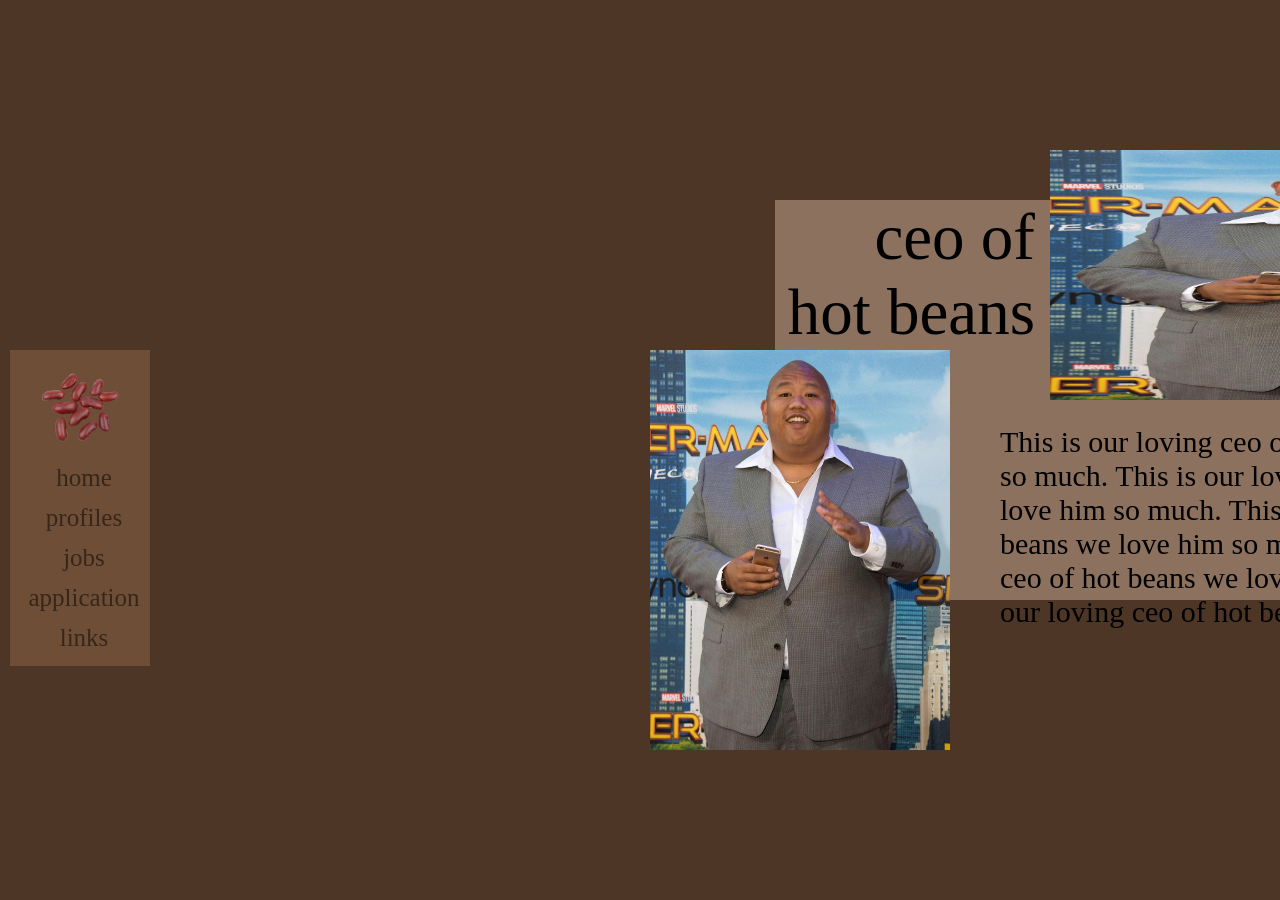
==== index.html @ 3285783c "Initial commit: Hot Beans website project" ====
<html>
<head>
<link rel="stylesheet" href="css\style.css">
<title>Hot beans</title>
<div id="background">
<style>
body {
  font-family: "null";
}

.sidenav {
  width: 140;
  position: fixed;
  z-index: 1;
  top: 350px;
  left: 10px;
  background: #6f4e37;
  overflow-x: hidden;
  padding: 8px 0;
  text-align: center;
}

.sidenav a {
  padding: 6px 8px 6px 16px;
  text-decoration: none;
  font-size: 25px;
  color: #37271b;
  display: block;
}

.sidenav a:hover {
  color: #000000;
}

.main {
  margin-left: 140px; /* Same width as the sidebar + left position in px */
  font-size: 28px; /* Increased text to enable scrolling */
  padding: 0px 10px;
}

@media screen and (max-height: 450px) {
  .sidenav {padding-top: 15px;}
  .sidenav a {font-size: 18px;}
}
</style>
</head>
<body>

<div class="sidenav">
  <img src="images/hotbeanlogo.png" width="100" height="100">
  <a href="index.html">home</a>
  <a href="profiles.html">profiles</a>
  <a href="jobs.html">jobs</a>
  <a href="application.html">application</a>
  <a href="links.html">links</a>
</div>




</head>

<body style="background-color:#4d3626;text-align:center">


<div id="box1"></div>
<div id="ceo1"><img src="images/bruh.jpg" width="300" height="400"></div>

<div id="ceo2"><img src="images/bruh.jpg" width="600" height="250"></div>

<div id="ceoTXT">ceo of<br>hot beans</div>

<div id="ceoTXT2">This is our loving ceo of hot beans we love him so much. 
This is our loving ceo of hot beans we love him so much. 
This is our loving ceo of hot beans we love him so much. 
This is our loving ceo of hot beans we love him so much. 
This is our loving ceo of hot beans we love him so much. </div>

</body>

</html>
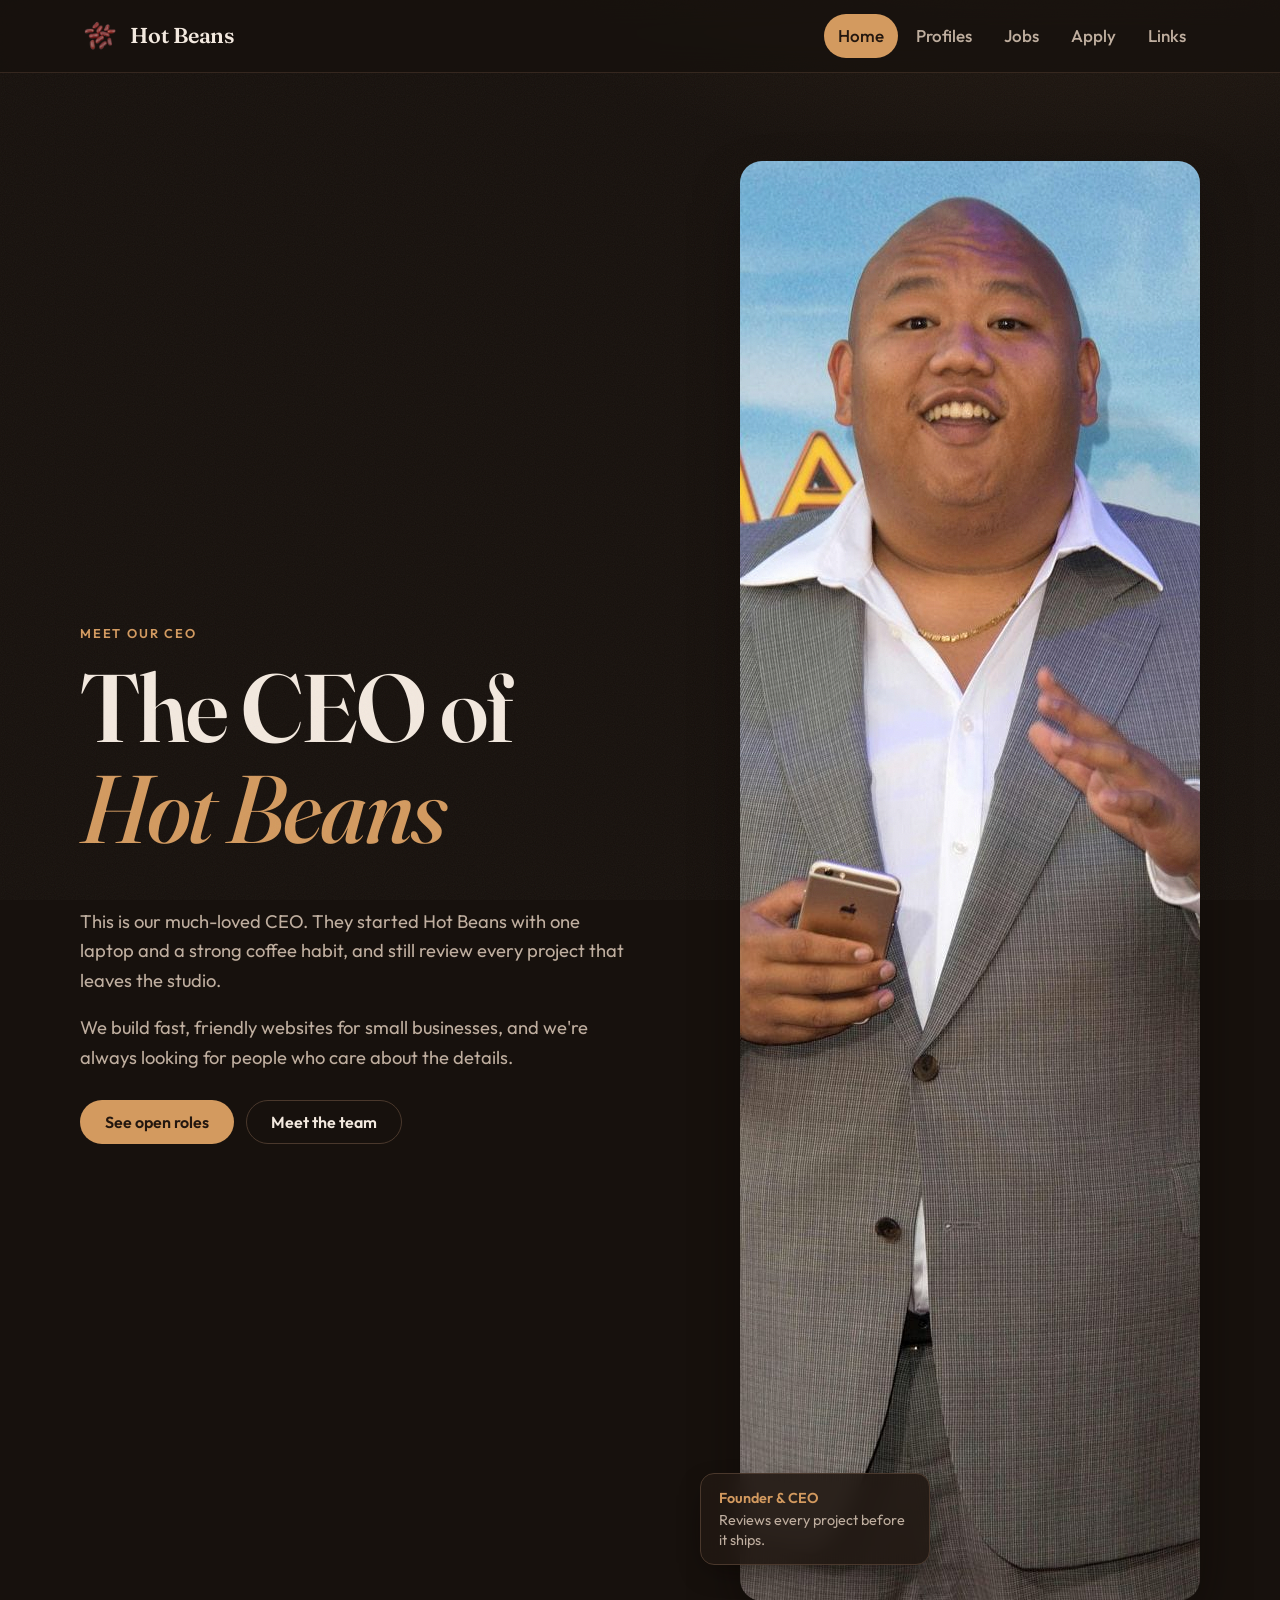
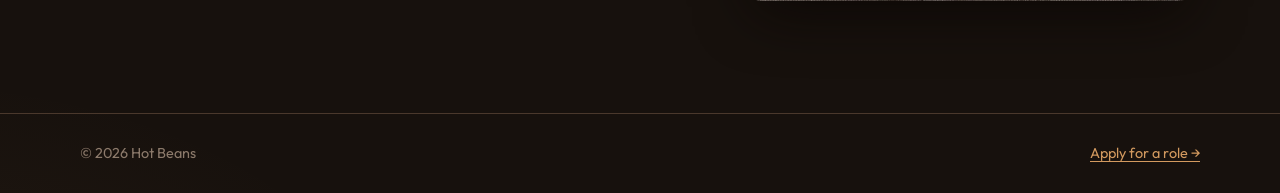
==== commit b43b78f1: "Modernise site and make application form cards draggable - Replace fixed-pixel layout with a respons" ====
--- a/index.html
+++ b/index.html
@@ -1,81 +1,60 @@
-<html>
+<!doctype html>
+<html lang="en">
 <head>
-<link rel="stylesheet" href="css\style.css">
-<title>Hot beans</title>
-<div id="background">
-<style>
-body {
-  font-family: "null";
-}
-
-.sidenav {
-  width: 140;
-  position: fixed;
-  z-index: 1;
-  top: 350px;
-  left: 10px;
-  background: #6f4e37;
-  overflow-x: hidden;
-  padding: 8px 0;
-  text-align: center;
-}
-
-.sidenav a {
-  padding: 6px 8px 6px 16px;
-  text-decoration: none;
-  font-size: 25px;
-  color: #37271b;
-  display: block;
-}
-
-.sidenav a:hover {
-  color: #000000;
-}
-
-.main {
-  margin-left: 140px; /* Same width as the sidebar + left position in px */
-  font-size: 28px; /* Increased text to enable scrolling */
-  padding: 0px 10px;
-}
-
-@media screen and (max-height: 450px) {
-  .sidenav {padding-top: 15px;}
-  .sidenav a {font-size: 18px;}
-}
-</style>
+  <meta charset="utf-8">
+  <meta name="viewport" content="width=device-width, initial-scale=1">
+  <title>Hot Beans — Home</title>
+  <meta name="description" content="Hot Beans is a small web development studio. Meet the team, see open roles and apply.">
+  <link rel="icon" href="images/hotbeanlogo.png">
+  <link rel="preconnect" href="https://fonts.googleapis.com">
+  <link rel="preconnect" href="https://fonts.gstatic.com" crossorigin>
+  <link href="https://fonts.googleapis.com/css2?family=Fraunces:ital,opsz,wght@0,9..144,500;0,9..144,600;1,9..144,500&family=Outfit:wght@400;500;600&display=swap" rel="stylesheet">
+  <link rel="stylesheet" href="css/style.css">
+  <script src="javascript/site.js" defer></script>
 </head>
 <body>
+  <a class="skip-link" href="#main">Skip to content</a>
 
-<div class="sidenav">
-  <img src="images/hotbeanlogo.png" width="100" height="100">
-  <a href="index.html">home</a>
-  <a href="profiles.html">profiles</a>
-  <a href="jobs.html">jobs</a>
-  <a href="application.html">application</a>
-  <a href="links.html">links</a>
-</div>
+  <header class="site-header">
+    <div class="container">
+      <a class="brand" href="index.html"><img src="images/hotbeanlogo.png" alt="" width="40" height="40">Hot Beans</a>
+      <button class="nav-toggle" aria-expanded="false" aria-controls="site-nav">Menu</button>
+      <nav class="site-nav" id="site-nav" aria-label="Main">
+        <ul>
+          <li><a href="index.html" aria-current="page">Home</a></li>
+          <li><a href="profiles.html">Profiles</a></li>
+          <li><a href="jobs.html">Jobs</a></li>
+          <li><a href="application.html">Apply</a></li>
+          <li><a href="links.html">Links</a></li>
+        </ul>
+      </nav>
+    </div>
+  </header>
 
+  <main id="main">
+    <section class="container hero">
+      <div class="reveal">
+        <span class="eyebrow">Meet our CEO</span>
+        <h1>The CEO of <em>Hot Beans</em></h1>
+        <p>This is our much-loved CEO. They started Hot Beans with one laptop and a strong coffee habit, and still review every project that leaves the studio.</p>
+        <p>We build fast, friendly websites for small businesses, and we're always looking for people who care about the details.</p>
+        <div class="hero-actions">
+          <a class="button" href="jobs.html">See open roles</a>
+          <a class="button button--ghost" href="profiles.html">Meet the team</a>
+        </div>
+      </div>
+      <div class="hero-media reveal">
+        <img class="photo-main" src="images/bruh.jpg" alt="Portrait of the Hot Beans CEO" width="1080" height="1440">
+        <p class="photo-chip"><strong>Founder &amp; CEO</strong>Reviews every project before it ships.</p>
+      </div>
+    </section>
+  </main>
 
-
-
-</head>
-
-<body style="background-color:#4d3626;text-align:center">
-
-
-<div id="box1"></div>
-<div id="ceo1"><img src="images/bruh.jpg" width="300" height="400"></div>
-
-<div id="ceo2"><img src="images/bruh.jpg" width="600" height="250"></div>
-
-<div id="ceoTXT">ceo of<br>hot beans</div>
-
-<div id="ceoTXT2">This is our loving ceo of hot beans we love him so much. 
-This is our loving ceo of hot beans we love him so much. 
-This is our loving ceo of hot beans we love him so much. 
-This is our loving ceo of hot beans we love him so much. 
-This is our loving ceo of hot beans we love him so much. </div>
-
+  <footer class="site-footer">
+    <div class="container">
+      <span>&copy; <span id="year">2026</span> Hot Beans</span>
+      <a href="application.html">Apply for a role &rarr;</a>
+    </div>
+  </footer>
 </body>
-
-</html>+</html>
--- a/css/style.css
+++ b/css/style.css
@@ -0,0 +1,592 @@
+/* ==========================================================
+   Hot Beans — shared stylesheet
+   ========================================================== */
+
+:root {
+  /* Dark-roast palette: one warm gray family + one caramel accent */
+  --bg:          #17110d;
+  --bg-raised:   #211813;
+  --surface:     #2a1f18;
+  --surface-2:   #352820;
+  --line:        #4a382c;
+  --text:        #f3e9df;
+  --text-muted:  #bfae9f;
+  --text-faint:  #8c7a6b;
+  --accent:      #d39a5f;
+  --accent-ink:  #23170f;
+  --danger:      #e2795f;
+  --ok:          #9fc28a;
+
+  --shadow-sm: 0 1px 2px rgb(10 6 3 / 0.5);
+  --shadow-md: 0 10px 30px -12px rgb(10 6 3 / 0.75);
+  --shadow-lg: 0 24px 60px -18px rgb(10 6 3 / 0.9);
+
+  --radius-sm: 8px;
+  --radius-md: 14px;
+  --radius-lg: 22px;
+
+  --font-display: "Fraunces", Georgia, serif;
+  --font-body: "Outfit", system-ui, sans-serif;
+
+  --container: 1200px;
+  --gutter: clamp(16px, 4vw, 40px);
+
+  --z-nav: 20;
+  --z-drag: 30;
+  --z-skip: 40;
+
+  --ease: cubic-bezier(0.2, 0.8, 0.2, 1);
+}
+
+*,
+*::before,
+*::after { box-sizing: border-box; }
+
+html { scroll-behavior: smooth; }
+
+body {
+  margin: 0;
+  min-height: 100dvh;
+  background:
+    radial-gradient(1200px 600px at 85% -10%, rgb(211 154 95 / 0.10), transparent 60%),
+    radial-gradient(900px 500px at -10% 110%, rgb(211 154 95 / 0.06), transparent 60%),
+    var(--bg);
+  color: var(--text);
+  font-family: var(--font-body);
+  font-size: 1.0625rem;
+  line-height: 1.6;
+  -webkit-font-smoothing: antialiased;
+  display: flex;
+  flex-direction: column;
+}
+
+/* subtle grain */
+body::after {
+  content: "";
+  position: fixed;
+  inset: 0;
+  pointer-events: none;
+  opacity: 0.05;
+  background-image: url("data:image/svg+xml,%3Csvg xmlns='http://www.w3.org/2000/svg' width='160' height='160'%3E%3Cfilter id='n'%3E%3CfeTurbulence type='fractalNoise' baseFrequency='.9' numOctaves='3' stitchTiles='stitch'/%3E%3C/filter%3E%3Crect width='100%25' height='100%25' filter='url(%23n)'/%3E%3C/svg%3E");
+}
+
+img { max-width: 100%; display: block; }
+
+a { color: var(--accent); text-underline-offset: 3px; }
+
+:focus-visible {
+  outline: 2px solid var(--accent);
+  outline-offset: 3px;
+  border-radius: 4px;
+}
+
+h1, h2, h3 {
+  font-family: var(--font-display);
+  font-weight: 600;
+  line-height: 1.05;
+  letter-spacing: -0.02em;
+  margin: 0 0 0.5em;
+  text-wrap: balance;
+}
+
+p { margin: 0 0 1em; max-width: 65ch; text-wrap: pretty; }
+
+.container {
+  width: 100%;
+  max-width: var(--container);
+  margin-inline: auto;
+  padding-inline: var(--gutter);
+}
+
+.skip-link {
+  position: absolute;
+  left: 16px;
+  top: -60px;
+  z-index: var(--z-skip);
+  background: var(--accent);
+  color: var(--accent-ink);
+  padding: 10px 16px;
+  border-radius: var(--radius-sm);
+  font-weight: 600;
+  text-decoration: none;
+  transition: top 0.2s var(--ease);
+}
+.skip-link:focus { top: 12px; }
+
+/* ---------- header / nav ---------- */
+
+.site-header {
+  position: sticky;
+  top: 0;
+  z-index: var(--z-nav);
+  background: rgb(23 17 13 / 0.78);
+  backdrop-filter: blur(14px) saturate(1.2);
+  -webkit-backdrop-filter: blur(14px) saturate(1.2);
+  border-bottom: 1px solid rgb(74 56 44 / 0.6);
+}
+
+.site-header .container {
+  display: flex;
+  align-items: center;
+  justify-content: space-between;
+  gap: 16px;
+  min-height: 72px;
+}
+
+.brand {
+  display: flex;
+  align-items: center;
+  gap: 10px;
+  color: var(--text);
+  text-decoration: none;
+  font-family: var(--font-display);
+  font-size: 1.35rem;
+  font-weight: 600;
+  letter-spacing: -0.01em;
+}
+.brand img { width: 40px; height: 40px; }
+
+.nav-toggle {
+  display: none;
+  background: var(--surface);
+  color: var(--text);
+  border: 1px solid var(--line);
+  border-radius: var(--radius-sm);
+  padding: 8px 12px;
+  font: inherit;
+  cursor: pointer;
+}
+
+.site-nav ul {
+  list-style: none;
+  display: flex;
+  gap: 4px;
+  margin: 0;
+  padding: 0;
+}
+
+.site-nav a {
+  display: block;
+  padding: 8px 14px;
+  border-radius: 999px;
+  color: var(--text-muted);
+  text-decoration: none;
+  font-weight: 500;
+  transition: color 0.2s var(--ease), background-color 0.2s var(--ease);
+}
+.site-nav a:hover { color: var(--text); background: var(--surface); }
+.site-nav a[aria-current="page"] { color: var(--accent-ink); background: var(--accent); }
+
+@media (max-width: 760px) {
+  .nav-toggle { display: inline-flex; }
+  .site-nav {
+    position: absolute;
+    left: 0;
+    right: 0;
+    top: 100%;
+    background: var(--bg-raised);
+    border-bottom: 1px solid var(--line);
+    display: none;
+  }
+  .site-nav.is-open { display: block; }
+  .site-nav ul { flex-direction: column; padding: 12px var(--gutter) 18px; }
+  .site-nav a { border-radius: var(--radius-sm); }
+}
+
+/* ---------- layout ---------- */
+
+main { flex: 1; padding-block: clamp(40px, 7vw, 88px) clamp(56px, 9vw, 112px); }
+
+.eyebrow {
+  display: inline-block;
+  font-size: 0.8rem;
+  font-weight: 600;
+  letter-spacing: 0.14em;
+  text-transform: uppercase;
+  color: var(--accent);
+  margin-bottom: 14px;
+}
+
+.page-head { margin-bottom: clamp(32px, 5vw, 56px); }
+.page-head h1 { font-size: clamp(2.5rem, 6vw, 4.5rem); }
+.page-head p { color: var(--text-muted); font-size: 1.15rem; }
+
+/* ---------- home hero ---------- */
+
+.hero {
+  display: grid;
+  grid-template-columns: 1.1fr 1fr;
+  gap: clamp(32px, 6vw, 80px);
+  align-items: center;
+}
+
+.hero h1 { font-size: clamp(3rem, 8vw, 6rem); }
+.hero h1 em { font-style: italic; color: var(--accent); font-weight: 500; }
+.hero p { color: var(--text-muted); font-size: 1.15rem; }
+
+.hero-media { position: relative; }
+.hero-media .photo-main {
+  border-radius: var(--radius-lg);
+  aspect-ratio: 3 / 4;
+  object-fit: cover;
+  width: 100%;
+  box-shadow: var(--shadow-lg);
+}
+.hero-media { max-width: 460px; justify-self: end; }
+.hero-media .photo-chip {
+  position: absolute;
+  left: -40px;
+  bottom: 36px;
+  margin: 0;
+  max-width: 230px;
+  padding: 14px 18px;
+  background: rgb(33 24 19 / 0.88);
+  backdrop-filter: blur(10px);
+  -webkit-backdrop-filter: blur(10px);
+  border: 1px solid var(--line);
+  border-radius: var(--radius-md);
+  box-shadow: var(--shadow-md);
+  color: var(--text-muted);
+  font-size: 0.9rem;
+  line-height: 1.4;
+}
+.hero-media .photo-chip strong {
+  display: block;
+  color: var(--accent);
+  font-weight: 600;
+  margin-bottom: 2px;
+}
+
+.hero-actions { display: flex; flex-wrap: wrap; gap: 12px; margin-top: 28px; }
+
+@media (max-width: 860px) {
+  .hero { grid-template-columns: 1fr; }
+  .hero-media { max-width: 440px; justify-self: start; }
+  .hero-media .photo-chip { left: 16px; bottom: 16px; }
+}
+
+/* ---------- buttons ---------- */
+
+.button {
+  display: inline-flex;
+  align-items: center;
+  justify-content: center;
+  gap: 8px;
+  padding: 13px 24px;
+  border-radius: 999px;
+  border: 1px solid transparent;
+  background: var(--accent);
+  color: var(--accent-ink);
+  font: 600 1rem/1 var(--font-body);
+  text-decoration: none;
+  cursor: pointer;
+  transition: transform 0.15s var(--ease), background-color 0.2s var(--ease), box-shadow 0.2s var(--ease);
+}
+.button:hover { background: #e0aa72; box-shadow: 0 8px 24px -10px rgb(211 154 95 / 0.6); }
+.button:active { transform: translateY(1px) scale(0.98); }
+
+.button--ghost { background: transparent; color: var(--text); border-color: var(--line); }
+.button--ghost:hover { background: var(--surface); box-shadow: none; }
+
+/* ---------- profiles ---------- */
+
+.profiles { display: grid; gap: clamp(48px, 8vw, 96px); }
+
+.profile {
+  display: grid;
+  grid-template-columns: minmax(220px, 340px) 1fr;
+  gap: clamp(24px, 5vw, 64px);
+  align-items: center;
+}
+.profile:nth-child(even) { grid-template-columns: 1fr minmax(220px, 340px); }
+.profile:nth-child(even) .profile-photo { order: 2; }
+
+.profile-photo {
+  border-radius: var(--radius-lg);
+  aspect-ratio: 1;
+  object-fit: cover;
+  width: 100%;
+  box-shadow: var(--shadow-md);
+}
+.profile h2 { font-size: clamp(2rem, 4vw, 3rem); }
+.profile .role { color: var(--accent); font-weight: 500; margin-bottom: 16px; display: block; }
+.profile p { color: var(--text-muted); }
+
+@media (max-width: 720px) {
+  .profile,
+  .profile:nth-child(even) { grid-template-columns: 1fr; }
+  .profile:nth-child(even) .profile-photo { order: 0; }
+  .profile-photo { max-width: 320px; }
+}
+
+/* ---------- jobs ---------- */
+
+.jobs {
+  display: grid;
+  grid-template-columns: repeat(12, 1fr);
+  gap: 20px;
+}
+.job {
+  background: var(--surface);
+  border-radius: var(--radius-lg);
+  padding: clamp(24px, 3vw, 36px);
+  display: flex;
+  flex-direction: column;
+  transition: transform 0.25s var(--ease), background-color 0.25s var(--ease);
+}
+.job:hover { transform: translateY(-3px); background: var(--surface-2); }
+.job:nth-child(1) { grid-column: span 7; }
+.job:nth-child(2) { grid-column: span 5; }
+.job:nth-child(3) { grid-column: span 12; }
+.job h2 { font-size: clamp(1.6rem, 3vw, 2.25rem); }
+.job .meta { display: flex; flex-wrap: wrap; gap: 8px; margin-bottom: 18px; }
+.job .tag {
+  font-size: 0.8rem;
+  padding: 4px 10px;
+  border-radius: 6px;
+  background: var(--bg-raised);
+  color: var(--text-muted);
+}
+.job p { color: var(--text-muted); }
+.job .button { margin-top: auto; align-self: flex-start; }
+
+@media (max-width: 860px) {
+  .job:nth-child(n) { grid-column: span 12; }
+}
+
+/* ---------- links ---------- */
+
+.link-list { list-style: none; padding: 0; margin: 0; border-top: 1px solid var(--line); }
+.link-list li { border-bottom: 1px solid var(--line); }
+.link-list a {
+  display: grid;
+  grid-template-columns: 1fr auto;
+  gap: 6px 24px;
+  padding: 26px 8px;
+  color: var(--text);
+  text-decoration: none;
+  transition: padding 0.25s var(--ease), background-color 0.25s var(--ease);
+}
+.link-list a:hover { background: var(--bg-raised); padding-inline: 20px; }
+.link-list .name { font-family: var(--font-display); font-size: clamp(1.5rem, 3vw, 2.2rem); font-weight: 600; }
+.link-list .desc { color: var(--text-muted); grid-column: 1; }
+.link-list .arrow {
+  grid-row: 1 / span 2;
+  grid-column: 2;
+  align-self: center;
+  font-size: 1.5rem;
+  color: var(--accent);
+  transition: transform 0.25s var(--ease);
+}
+.link-list a:hover .arrow { transform: translate(4px, -4px); }
+
+/* ---------- application / draggable cards ---------- */
+
+.board-toolbar {
+  display: flex;
+  flex-wrap: wrap;
+  align-items: center;
+  justify-content: space-between;
+  gap: 12px;
+  margin-bottom: 24px;
+  color: var(--text-faint);
+  font-size: 0.95rem;
+}
+
+.board {
+  display: grid;
+  grid-template-columns: repeat(12, 1fr);
+  gap: 20px;
+  align-items: start;
+}
+
+.card {
+  position: relative;
+  background: var(--surface);
+  border: 1px solid var(--line);
+  border-radius: var(--radius-md);
+  box-shadow: var(--shadow-sm);
+  transition: box-shadow 0.2s var(--ease), border-color 0.2s var(--ease);
+  touch-action: auto;
+}
+.card[data-span="4"]  { grid-column: span 4; }
+.card[data-span="5"]  { grid-column: span 5; }
+.card[data-span="6"]  { grid-column: span 6; }
+.card[data-span="7"]  { grid-column: span 7; }
+.card[data-span="8"]  { grid-column: span 8; }
+.card[data-span="12"] { grid-column: span 12; }
+
+@media (max-width: 960px) {
+  .card[data-span] { grid-column: span 6; }
+  .card[data-span="12"], .card[data-span="8"], .card[data-span="7"] { grid-column: span 12; }
+}
+@media (max-width: 640px) {
+  .card[data-span] { grid-column: span 12; }
+}
+
+.card-head {
+  display: flex;
+  align-items: center;
+  gap: 10px;
+  padding: 12px 14px 12px 18px;
+  border-bottom: 1px solid var(--line);
+  cursor: grab;
+  user-select: none;
+  touch-action: none;
+  border-radius: var(--radius-md) var(--radius-md) 0 0;
+}
+.card-head:focus-visible { outline-offset: -2px; }
+.card-head h2 {
+  font-family: var(--font-body);
+  font-size: 0.95rem;
+  font-weight: 600;
+  letter-spacing: 0.02em;
+  margin: 0;
+  flex: 1;
+}
+.grip {
+  display: grid;
+  grid-template-columns: repeat(2, 4px);
+  gap: 3px;
+  opacity: 0.55;
+}
+.grip span { width: 4px; height: 4px; border-radius: 50%; background: var(--text-muted); }
+
+.card-body { padding: 18px; display: grid; gap: 14px; }
+.card-body .row { display: grid; grid-template-columns: repeat(auto-fit, minmax(150px, 1fr)); gap: 14px; }
+
+.card.is-dragging {
+  z-index: var(--z-drag);
+  box-shadow: var(--shadow-lg);
+  border-color: var(--accent);
+  transition: none;
+}
+.card.is-dragging .card-head { cursor: grabbing; }
+.card.is-moved .card-head::after {
+  content: "moved";
+  font-size: 0.72rem;
+  color: var(--text-faint);
+}
+
+/* form fields */
+
+.field { display: grid; gap: 6px; }
+.field label { font-size: 0.85rem; font-weight: 500; color: var(--text-muted); }
+.field .optional { color: var(--text-faint); font-weight: 400; }
+
+.field input,
+.field select {
+  width: 100%;
+  padding: 11px 13px;
+  background: var(--bg-raised);
+  color: var(--text);
+  border: 1px solid var(--line);
+  border-radius: var(--radius-sm);
+  font: inherit;
+  font-size: 0.98rem;
+  transition: border-color 0.2s var(--ease), box-shadow 0.2s var(--ease);
+  color-scheme: dark;
+}
+.field input:hover,
+.field select:hover { border-color: #5e4838; }
+.field input:focus,
+.field select:focus {
+  outline: none;
+  border-color: var(--accent);
+  box-shadow: 0 0 0 3px rgb(211 154 95 / 0.22);
+}
+.field input[aria-invalid="true"] { border-color: var(--danger); }
+.field .error { color: var(--danger); font-size: 0.82rem; min-height: 0; }
+.field .error:empty { display: none; }
+
+/* drop zone */
+
+.drop-zone {
+  position: relative;
+  min-height: 150px;
+  padding: 24px;
+  display: flex;
+  flex-direction: column;
+  align-items: center;
+  justify-content: center;
+  gap: 6px;
+  text-align: center;
+  color: var(--text-muted);
+  border: 2px dashed var(--line);
+  border-radius: var(--radius-md);
+  background: var(--bg-raised);
+  cursor: pointer;
+  transition: border-color 0.2s var(--ease), background-color 0.2s var(--ease);
+}
+.drop-zone:hover,
+.drop-zone--over { border-color: var(--accent); background: rgb(211 154 95 / 0.06); }
+.drop-zone--over { border-style: solid; }
+.drop-zone__prompt strong { color: var(--text); }
+.drop-zone__hint { font-size: 0.82rem; color: var(--text-faint); }
+.drop-zone__input { display: none; }
+.drop-zone__thumb {
+  width: 100%;
+  min-height: 110px;
+  border-radius: var(--radius-sm);
+  overflow: hidden;
+  background-color: var(--surface-2);
+  background-size: cover;
+  background-position: center;
+  position: relative;
+}
+.drop-zone__thumb::after {
+  content: attr(data-label);
+  position: absolute;
+  inset: auto 0 0 0;
+  padding: 6px 10px;
+  color: #fff;
+  background: rgb(15 10 7 / 0.78);
+  font-size: 0.85rem;
+}
+
+.form-footer {
+  display: flex;
+  flex-wrap: wrap;
+  align-items: center;
+  gap: 16px;
+  margin-top: 28px;
+}
+.form-status { color: var(--text-muted); font-size: 0.95rem; }
+.form-status.is-ok { color: var(--ok); }
+.form-status.is-error { color: var(--danger); }
+
+/* ---------- footer ---------- */
+
+.site-footer {
+  border-top: 1px solid var(--line);
+  color: var(--text-faint);
+  font-size: 0.9rem;
+}
+.site-footer .container {
+  display: flex;
+  flex-wrap: wrap;
+  justify-content: space-between;
+  gap: 12px;
+  padding-block: 28px;
+}
+
+/* ---------- motion ---------- */
+
+/* "backwards" so the animation stops applying transform once done —
+   otherwise it would override the drag offsets on cards */
+.reveal { animation: rise 0.6s var(--ease) backwards; }
+.reveal:nth-child(2) { animation-delay: 0.06s; }
+.reveal:nth-child(3) { animation-delay: 0.12s; }
+.reveal:nth-child(4) { animation-delay: 0.18s; }
+.reveal:nth-child(5) { animation-delay: 0.24s; }
+.reveal:nth-child(6) { animation-delay: 0.30s; }
+
+@keyframes rise {
+  from { opacity: 0; transform: translateY(14px); }
+  to   { opacity: 1; transform: none; }
+}
+
+@media (prefers-reduced-motion: reduce) {
+  *, *::before, *::after { animation: none !important; transition: none !important; }
+  html { scroll-behavior: auto; }
+}
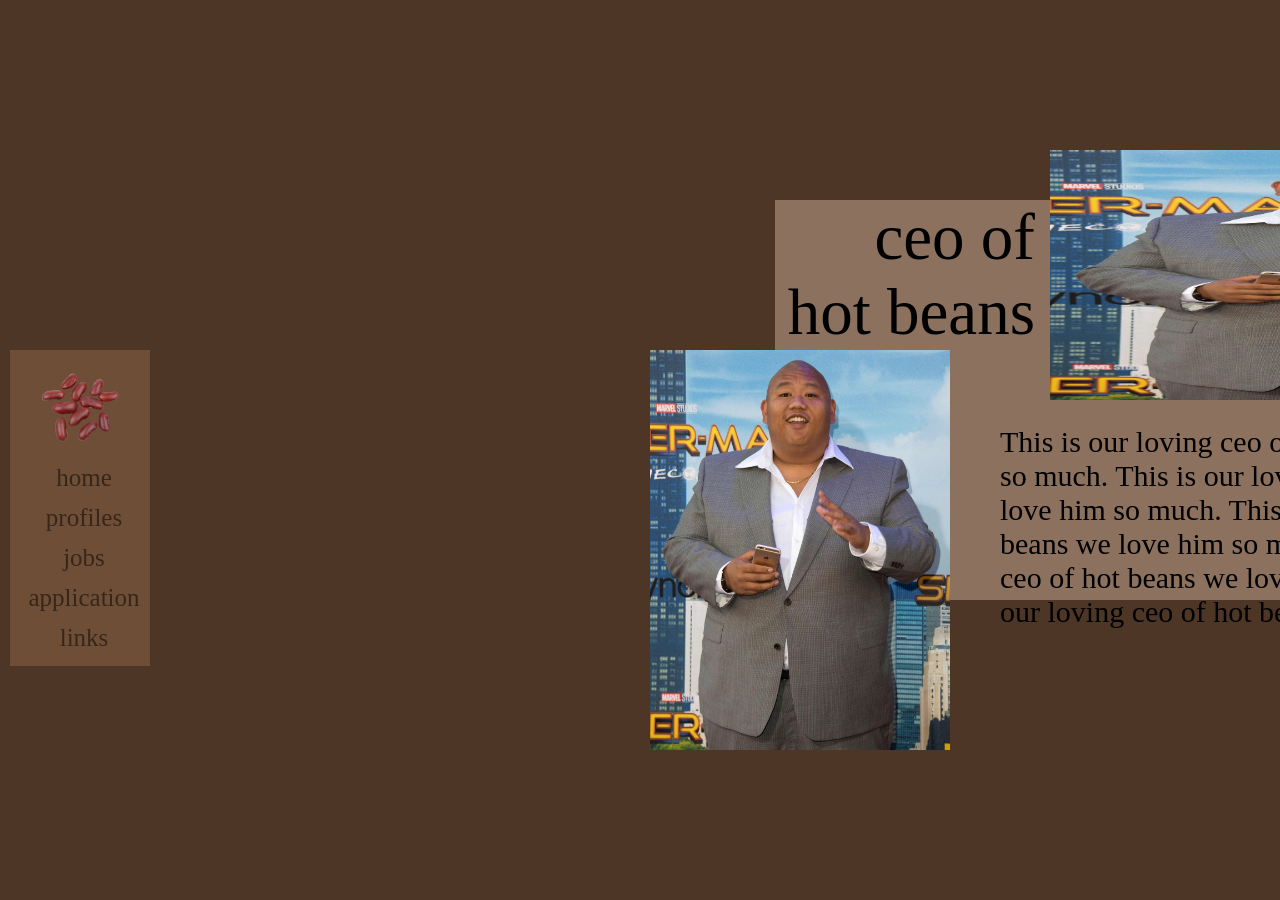
==== commit 61b16d36: "Remove redundant code while keeping the original look - Move the sidenav <style> block duplicated in" ====
--- a/index.html
+++ b/index.html
@@ -1,60 +1,31 @@
-<!doctype html>
+<!DOCTYPE html>
 <html lang="en">
 <head>
-  <meta charset="utf-8">
-  <meta name="viewport" content="width=device-width, initial-scale=1">
-  <title>Hot Beans — Home</title>
-  <meta name="description" content="Hot Beans is a small web development studio. Meet the team, see open roles and apply.">
-  <link rel="icon" href="images/hotbeanlogo.png">
-  <link rel="preconnect" href="https://fonts.googleapis.com">
-  <link rel="preconnect" href="https://fonts.gstatic.com" crossorigin>
-  <link href="https://fonts.googleapis.com/css2?family=Fraunces:ital,opsz,wght@0,9..144,500;0,9..144,600;1,9..144,500&family=Outfit:wght@400;500;600&display=swap" rel="stylesheet">
-  <link rel="stylesheet" href="css/style.css">
-  <script src="javascript/site.js" defer></script>
+<meta charset="utf-8">
+<title>Hot beans</title>
+<link rel="stylesheet" href="css/style.css">
 </head>
 <body>
-  <a class="skip-link" href="#main">Skip to content</a>
 
-  <header class="site-header">
-    <div class="container">
-      <a class="brand" href="index.html"><img src="images/hotbeanlogo.png" alt="" width="40" height="40">Hot Beans</a>
-      <button class="nav-toggle" aria-expanded="false" aria-controls="site-nav">Menu</button>
-      <nav class="site-nav" id="site-nav" aria-label="Main">
-        <ul>
-          <li><a href="index.html" aria-current="page">Home</a></li>
-          <li><a href="profiles.html">Profiles</a></li>
-          <li><a href="jobs.html">Jobs</a></li>
-          <li><a href="application.html">Apply</a></li>
-          <li><a href="links.html">Links</a></li>
-        </ul>
-      </nav>
-    </div>
-  </header>
+<nav class="sidenav">
+  <img src="images/hotbeanlogo.png" width="100" height="100" alt="Hot Beans logo">
+  <a href="index.html">home</a>
+  <a href="profiles.html">profiles</a>
+  <a href="jobs.html">jobs</a>
+  <a href="application.html">application</a>
+  <a href="links.html">links</a>
+</nav>
 
-  <main id="main">
-    <section class="container hero">
-      <div class="reveal">
-        <span class="eyebrow">Meet our CEO</span>
-        <h1>The CEO of <em>Hot Beans</em></h1>
-        <p>This is our much-loved CEO. They started Hot Beans with one laptop and a strong coffee habit, and still review every project that leaves the studio.</p>
-        <p>We build fast, friendly websites for small businesses, and we're always looking for people who care about the details.</p>
-        <div class="hero-actions">
-          <a class="button" href="jobs.html">See open roles</a>
-          <a class="button button--ghost" href="profiles.html">Meet the team</a>
-        </div>
-      </div>
-      <div class="hero-media reveal">
-        <img class="photo-main" src="images/bruh.jpg" alt="Portrait of the Hot Beans CEO" width="1080" height="1440">
-        <p class="photo-chip"><strong>Founder &amp; CEO</strong>Reviews every project before it ships.</p>
-      </div>
-    </section>
-  </main>
+<div class="panel" id="box1"></div>
+<div class="photo" id="ceo1"><img src="images/bruh.jpg" width="300" height="400" alt="Our CEO"></div>
+<div class="photo" id="ceo2"><img src="images/bruh.jpg" width="600" height="250" alt="Our CEO"></div>
 
-  <footer class="site-footer">
-    <div class="container">
-      <span>&copy; <span id="year">2026</span> Hot Beans</span>
-      <a href="application.html">Apply for a role &rarr;</a>
-    </div>
-  </footer>
+<div class="title" id="ceoTXT">ceo of<br>hot beans</div>
+<div class="text" id="ceoTXT2">This is our loving ceo of hot beans we love him so much.
+This is our loving ceo of hot beans we love him so much.
+This is our loving ceo of hot beans we love him so much.
+This is our loving ceo of hot beans we love him so much.
+This is our loving ceo of hot beans we love him so much.</div>
+
 </body>
 </html>
--- a/css/style.css
+++ b/css/style.css
@@ -1,592 +1,199 @@
-/* ==========================================================
-   Hot Beans — shared stylesheet
-   ========================================================== */
+/* ---------- base ---------- */
 
-:root {
-  /* Dark-roast palette: one warm gray family + one caramel accent */
-  --bg:          #17110d;
-  --bg-raised:   #211813;
-  --surface:     #2a1f18;
-  --surface-2:   #352820;
-  --line:        #4a382c;
-  --text:        #f3e9df;
-  --text-muted:  #bfae9f;
-  --text-faint:  #8c7a6b;
-  --accent:      #d39a5f;
-  --accent-ink:  #23170f;
-  --danger:      #e2795f;
-  --ok:          #9fc28a;
-
-  --shadow-sm: 0 1px 2px rgb(10 6 3 / 0.5);
-  --shadow-md: 0 10px 30px -12px rgb(10 6 3 / 0.75);
-  --shadow-lg: 0 24px 60px -18px rgb(10 6 3 / 0.9);
-
-  --radius-sm: 8px;
-  --radius-md: 14px;
-  --radius-lg: 22px;
-
-  --font-display: "Fraunces", Georgia, serif;
-  --font-body: "Outfit", system-ui, sans-serif;
-
-  --container: 1200px;
-  --gutter: clamp(16px, 4vw, 40px);
-
-  --z-nav: 20;
-  --z-drag: 30;
-  --z-skip: 40;
-
-  --ease: cubic-bezier(0.2, 0.8, 0.2, 1);
+body {
+  background-color: #4d3626;
+  text-align: center;
 }
 
-*,
-*::before,
-*::after { box-sizing: border-box; }
+img { vertical-align: top; }
 
-html { scroll-behavior: smooth; }
+/* ---------- side navigation (shared by every page) ---------- */
 
-body {
-  margin: 0;
-  min-height: 100dvh;
-  background:
-    radial-gradient(1200px 600px at 85% -10%, rgb(211 154 95 / 0.10), transparent 60%),
-    radial-gradient(900px 500px at -10% 110%, rgb(211 154 95 / 0.06), transparent 60%),
-    var(--bg);
-  color: var(--text);
-  font-family: var(--font-body);
-  font-size: 1.0625rem;
-  line-height: 1.6;
-  -webkit-font-smoothing: antialiased;
-  display: flex;
-  flex-direction: column;
+.sidenav {
+  position: fixed;
+  z-index: 1;
+  top: 350px;
+  left: 10px;
+  width: 140px;
+  padding: 8px 0;
+  background: #6f4e37;
+  overflow-x: hidden;
 }
 
-/* subtle grain */
-body::after {
-  content: "";
-  position: fixed;
-  inset: 0;
-  pointer-events: none;
-  opacity: 0.05;
-  background-image: url("data:image/svg+xml,%3Csvg xmlns='http://www.w3.org/2000/svg' width='160' height='160'%3E%3Cfilter id='n'%3E%3CfeTurbulence type='fractalNoise' baseFrequency='.9' numOctaves='3' stitchTiles='stitch'/%3E%3C/filter%3E%3Crect width='100%25' height='100%25' filter='url(%23n)'/%3E%3C/svg%3E");
+.sidenav a {
+  display: block;
+  padding: 6px 8px 6px 16px;
+  font-size: 25px;
+  color: #37271b;
+  text-decoration: none;
 }
 
-img { max-width: 100%; display: block; }
+.sidenav a:hover { color: #000; }
 
-a { color: var(--accent); text-underline-offset: 3px; }
-
-:focus-visible {
-  outline: 2px solid var(--accent);
-  outline-offset: 3px;
-  border-radius: 4px;
+@media screen and (max-height: 450px) {
+  .sidenav { padding-top: 15px; }
+  .sidenav a { font-size: 18px; }
 }
 
-h1, h2, h3 {
-  font-family: var(--font-display);
-  font-weight: 600;
-  line-height: 1.05;
-  letter-spacing: -0.02em;
-  margin: 0 0 0.5em;
-  text-wrap: balance;
+/* ---------- shared building blocks ---------- */
+
+/* every page element below is pinned in place */
+.panel, .photo, .title, .text, .tab, .field, .link-tab, .link-box { position: fixed; }
+
+/* plain coloured rectangle */
+.panel { background-color: #8b715e; }
+
+/* big heading */
+.title {
+  width: 400px;
+  font-size: 55px;
+  text-align: left;
 }
 
-p { margin: 0 0 1em; max-width: 65ch; text-wrap: pretty; }
-
-.container {
-  width: 100%;
-  max-width: var(--container);
-  margin-inline: auto;
-  padding-inline: var(--gutter);
+/* paragraph block */
+.text {
+  width: 500px;
+  height: 300px;
+  font-size: 30px;
+  text-align: left;
 }
 
-.skip-link {
-  position: absolute;
-  left: 16px;
-  top: -60px;
-  z-index: var(--z-skip);
-  background: var(--accent);
-  color: var(--accent-ink);
-  padding: 10px 16px;
-  border-radius: var(--radius-sm);
-  font-weight: 600;
-  text-decoration: none;
-  transition: top 0.2s var(--ease);
-}
-.skip-link:focus { top: 12px; }
-
-/* ---------- header / nav ---------- */
-
-.site-header {
-  position: sticky;
-  top: 0;
-  z-index: var(--z-nav);
-  background: rgb(23 17 13 / 0.78);
-  backdrop-filter: blur(14px) saturate(1.2);
-  -webkit-backdrop-filter: blur(14px) saturate(1.2);
-  border-bottom: 1px solid rgb(74 56 44 / 0.6);
+/* application: little label tab + the input box it sits on */
+.tab {
+  width: 60px;
+  height: 25px;
+  background-color: #8b715e;
 }
 
-.site-header .container {
-  display: flex;
-  align-items: center;
-  justify-content: space-between;
-  gap: 16px;
-  min-height: 72px;
+.field { background-color: #6f4e37; }
+
+/* links: small name tab + big link box */
+.link-tab {
+  width: 210px;
+  height: 55px;
+  padding: 5px;
+  background-color: #8b715e;
+  font-size: 30px;
+  text-align: left;
 }
 
-.brand {
-  display: flex;
-  align-items: center;
-  gap: 10px;
-  color: var(--text);
-  text-decoration: none;
-  font-family: var(--font-display);
-  font-size: 1.35rem;
-  font-weight: 600;
-  letter-spacing: -0.01em;
+.link-box {
+  width: 450px;
+  height: 300px;
+  background-color: #6f4e37;
+  font-size: 50px;
 }
-.brand img { width: 40px; height: 40px; }
 
-.nav-toggle {
-  display: none;
-  background: var(--surface);
-  color: var(--text);
-  border: 1px solid var(--line);
-  border-radius: var(--radius-sm);
-  padding: 8px 12px;
-  font: inherit;
+/* ---------- home ---------- */
+
+#box1    { left: 775px;  bottom: 300px; width: 550px; height: 400px; }
+#ceo1    { left: 650px;  bottom: 150px; }
+#ceo2    { left: 1050px; bottom: 500px; }
+#ceoTXT  { left: 635px;  bottom: 550px; font-size: 65px; text-align: right; }
+#ceoTXT2 { left: 1000px; bottom: 175px; width: 600px; }
+
+/* ---------- profiles ---------- */
+
+#box2      { left: 475px;  bottom: 100px; width: 550px; height: 700px; }
+#box3      { left: 900px;  bottom: 200px; width: 550px; height: 650px; background-color: #7d5f4b; }
+#employee1 { left: 440px;  bottom: 600px; }
+#employee2 { left: 1250px; bottom: 160px; }
+#ceoTXT3   { left: 700px;  bottom: 600px; }
+#ceoTXT4   { left: 500px;  bottom: 290px; }
+#ceoTXT5   { left: 930px;  bottom: 395px; }
+#ceoTXT6   { left: 1010px; bottom: 710px; text-align: right; }
+
+/* ---------- jobs ---------- */
+
+#box4     { left: 255px;  bottom: 100px; width: 1750px; height: 600px; background-color: #422e21; }
+#box5     { left: 305px;  bottom: 350px; width: 1500px; height: 450px; background-color: #583e2c; }
+.job      { width: 450px; height: 300px; }
+#boxUP1   { left: 320px;  bottom: 450px; }
+#boxDOWN1 { left: 770px;  bottom: 150px; }
+#boxUP2   { left: 1220px; bottom: 450px; }
+#boxDOWN2 { left: 1670px; bottom: 150px; }
+#ceoTXT7  { left: 340px;  bottom: 620px; }
+#ceoTXT8  { left: 333px;  bottom: 315px; }
+#ceoTXT9  { left: 780px;  bottom: 450px; }
+#ceoTXT10 { left: 785px;  bottom: 150px; width: 500px; height: 300px; }
+#ceoTXT11 { left: 780px;  bottom: 20px; }
+#ceoTXT12 { left: 1240px; bottom: 620px; }
+#ceoTXT13 { left: 1230px; bottom: 315px; }
+
+/* ---------- application ---------- */
+
+#box6  { left: 475px;  top: 190px; padding: 1px; }  /* birthday */
+#box7  { left: 490px;  top: 200px; width: 210px; height: 55px; }
+#box8  { left: 600px;  top: 360px; }                /* name */
+#box9  { left: 610px;  top: 370px; width: 600px; height: 55px; }
+#box9 input { width: 20%; box-sizing: border-box; }
+#box10 { left: 1300px; top: 360px; }                /* job title */
+#box11 { left: 1310px; top: 370px; width: 250px; height: 55px; }
+#box12 { left: 1000px; top: 140px; }                /* address */
+#box13 { left: 1010px; top: 150px; width: 600px; height: 100px; }
+#box14 { left: 400px;  top: 530px; }                /* contact */
+#box15 { left: 410px;  top: 540px; width: 300px; height: 80px; }
+#box16 { left: 900px;  top: 580px; }                /* cv */
+#box17 { left: 910px;  top: 590px; width: 800px; height: 200px; }
+
+.button {
+  display: inline-block;
+  margin: 4px 2px;
+  padding: 15px 32px;
+  border: none;
+  background-color: #6f4e37;
+  color: white;
+  font-size: 16px;
   cursor: pointer;
 }
 
-.site-nav ul {
-  list-style: none;
+.drop-zone {
   display: flex;
-  gap: 4px;
-  margin: 0;
-  padding: 0;
+  align-items: center;
+  justify-content: center;
+  max-width: 750px;
+  height: 100px;
+  padding: 25px;
+  border: 4px dashed #8b715e;
+  border-radius: 10px;
+  color: #ccc;
+  font-size: 20px;
+  font-weight: 500;
+  cursor: pointer;
 }
 
-.site-nav a {
-  display: block;
-  padding: 8px 14px;
-  border-radius: 999px;
-  color: var(--text-muted);
-  text-decoration: none;
-  font-weight: 500;
-  transition: color 0.2s var(--ease), background-color 0.2s var(--ease);
-}
-.site-nav a:hover { color: var(--text); background: var(--surface); }
-.site-nav a[aria-current="page"] { color: var(--accent-ink); background: var(--accent); }
+.drop-zone--over { border-style: solid; }
+.drop-zone__input { display: none; }
 
-@media (max-width: 760px) {
-  .nav-toggle { display: inline-flex; }
-  .site-nav {
-    position: absolute;
-    left: 0;
-    right: 0;
-    top: 100%;
-    background: var(--bg-raised);
-    border-bottom: 1px solid var(--line);
-    display: none;
-  }
-  .site-nav.is-open { display: block; }
-  .site-nav ul { flex-direction: column; padding: 12px var(--gutter) 18px; }
-  .site-nav a { border-radius: var(--radius-sm); }
+.drop-zone__thumb {
+  position: relative;
+  width: 100%;
+  height: 100%;
+  border-radius: 10px;
+  overflow: hidden;
+  background-color: #ccc;
+  background-size: cover;
 }
 
-/* ---------- layout ---------- */
-
-main { flex: 1; padding-block: clamp(40px, 7vw, 88px) clamp(56px, 9vw, 112px); }
-
-.eyebrow {
-  display: inline-block;
-  font-size: 0.8rem;
-  font-weight: 600;
-  letter-spacing: 0.14em;
-  text-transform: uppercase;
-  color: var(--accent);
-  margin-bottom: 14px;
-}
-
-.page-head { margin-bottom: clamp(32px, 5vw, 56px); }
-.page-head h1 { font-size: clamp(2.5rem, 6vw, 4.5rem); }
-.page-head p { color: var(--text-muted); font-size: 1.15rem; }
-
-/* ---------- home hero ---------- */
-
-.hero {
-  display: grid;
-  grid-template-columns: 1.1fr 1fr;
-  gap: clamp(32px, 6vw, 80px);
-  align-items: center;
-}
-
-.hero h1 { font-size: clamp(3rem, 8vw, 6rem); }
-.hero h1 em { font-style: italic; color: var(--accent); font-weight: 500; }
-.hero p { color: var(--text-muted); font-size: 1.15rem; }
-
-.hero-media { position: relative; }
-.hero-media .photo-main {
-  border-radius: var(--radius-lg);
-  aspect-ratio: 3 / 4;
-  object-fit: cover;
+.drop-zone__thumb::after {
+  content: attr(data-label);
+  position: absolute;
+  bottom: 0;
+  left: 0;
   width: 100%;
-  box-shadow: var(--shadow-lg);
-}
-.hero-media { max-width: 460px; justify-self: end; }
-.hero-media .photo-chip {
-  position: absolute;
-  left: -40px;
-  bottom: 36px;
-  margin: 0;
-  max-width: 230px;
-  padding: 14px 18px;
-  background: rgb(33 24 19 / 0.88);
-  backdrop-filter: blur(10px);
-  -webkit-backdrop-filter: blur(10px);
-  border: 1px solid var(--line);
-  border-radius: var(--radius-md);
-  box-shadow: var(--shadow-md);
-  color: var(--text-muted);
-  font-size: 0.9rem;
-  line-height: 1.4;
-}
-.hero-media .photo-chip strong {
-  display: block;
-  color: var(--accent);
-  font-weight: 600;
-  margin-bottom: 2px;
-}
-
-.hero-actions { display: flex; flex-wrap: wrap; gap: 12px; margin-top: 28px; }
-
-@media (max-width: 860px) {
-  .hero { grid-template-columns: 1fr; }
-  .hero-media { max-width: 440px; justify-self: start; }
-  .hero-media .photo-chip { left: 16px; bottom: 16px; }
-}
-
-/* ---------- buttons ---------- */
-
-.button {
-  display: inline-flex;
-  align-items: center;
-  justify-content: center;
-  gap: 8px;
-  padding: 13px 24px;
-  border-radius: 999px;
-  border: 1px solid transparent;
-  background: var(--accent);
-  color: var(--accent-ink);
-  font: 600 1rem/1 var(--font-body);
-  text-decoration: none;
-  cursor: pointer;
-  transition: transform 0.15s var(--ease), background-color 0.2s var(--ease), box-shadow 0.2s var(--ease);
-}
-.button:hover { background: #e0aa72; box-shadow: 0 8px 24px -10px rgb(211 154 95 / 0.6); }
-.button:active { transform: translateY(1px) scale(0.98); }
-
-.button--ghost { background: transparent; color: var(--text); border-color: var(--line); }
-.button--ghost:hover { background: var(--surface); box-shadow: none; }
-
-/* ---------- profiles ---------- */
-
-.profiles { display: grid; gap: clamp(48px, 8vw, 96px); }
-
-.profile {
-  display: grid;
-  grid-template-columns: minmax(220px, 340px) 1fr;
-  gap: clamp(24px, 5vw, 64px);
-  align-items: center;
-}
-.profile:nth-child(even) { grid-template-columns: 1fr minmax(220px, 340px); }
-.profile:nth-child(even) .profile-photo { order: 2; }
-
-.profile-photo {
-  border-radius: var(--radius-lg);
-  aspect-ratio: 1;
-  object-fit: cover;
-  width: 100%;
-  box-shadow: var(--shadow-md);
-}
-.profile h2 { font-size: clamp(2rem, 4vw, 3rem); }
-.profile .role { color: var(--accent); font-weight: 500; margin-bottom: 16px; display: block; }
-.profile p { color: var(--text-muted); }
-
-@media (max-width: 720px) {
-  .profile,
-  .profile:nth-child(even) { grid-template-columns: 1fr; }
-  .profile:nth-child(even) .profile-photo { order: 0; }
-  .profile-photo { max-width: 320px; }
-}
-
-/* ---------- jobs ---------- */
-
-.jobs {
-  display: grid;
-  grid-template-columns: repeat(12, 1fr);
-  gap: 20px;
-}
-.job {
-  background: var(--surface);
-  border-radius: var(--radius-lg);
-  padding: clamp(24px, 3vw, 36px);
-  display: flex;
-  flex-direction: column;
-  transition: transform 0.25s var(--ease), background-color 0.25s var(--ease);
-}
-.job:hover { transform: translateY(-3px); background: var(--surface-2); }
-.job:nth-child(1) { grid-column: span 7; }
-.job:nth-child(2) { grid-column: span 5; }
-.job:nth-child(3) { grid-column: span 12; }
-.job h2 { font-size: clamp(1.6rem, 3vw, 2.25rem); }
-.job .meta { display: flex; flex-wrap: wrap; gap: 8px; margin-bottom: 18px; }
-.job .tag {
-  font-size: 0.8rem;
-  padding: 4px 10px;
-  border-radius: 6px;
-  background: var(--bg-raised);
-  color: var(--text-muted);
-}
-.job p { color: var(--text-muted); }
-.job .button { margin-top: auto; align-self: flex-start; }
-
-@media (max-width: 860px) {
-  .job:nth-child(n) { grid-column: span 12; }
+  padding: 5px 0;
+  background: rgba(0, 0, 0, 0.75);
+  color: #fff;
+  font-size: 14px;
 }
 
 /* ---------- links ---------- */
 
-.link-list { list-style: none; padding: 0; margin: 0; border-top: 1px solid var(--line); }
-.link-list li { border-bottom: 1px solid var(--line); }
-.link-list a {
-  display: grid;
-  grid-template-columns: 1fr auto;
-  gap: 6px 24px;
-  padding: 26px 8px;
-  color: var(--text);
-  text-decoration: none;
-  transition: padding 0.25s var(--ease), background-color 0.25s var(--ease);
-}
-.link-list a:hover { background: var(--bg-raised); padding-inline: 20px; }
-.link-list .name { font-family: var(--font-display); font-size: clamp(1.5rem, 3vw, 2.2rem); font-weight: 600; }
-.link-list .desc { color: var(--text-muted); grid-column: 1; }
-.link-list .arrow {
-  grid-row: 1 / span 2;
-  grid-column: 2;
-  align-self: center;
-  font-size: 1.5rem;
-  color: var(--accent);
-  transition: transform 0.25s var(--ease);
-}
-.link-list a:hover .arrow { transform: translate(4px, -4px); }
-
-/* ---------- application / draggable cards ---------- */
-
-.board-toolbar {
-  display: flex;
-  flex-wrap: wrap;
-  align-items: center;
-  justify-content: space-between;
-  gap: 12px;
-  margin-bottom: 24px;
-  color: var(--text-faint);
-  font-size: 0.95rem;
-}
-
-.board {
-  display: grid;
-  grid-template-columns: repeat(12, 1fr);
-  gap: 20px;
-  align-items: start;
-}
-
-.card {
-  position: relative;
-  background: var(--surface);
-  border: 1px solid var(--line);
-  border-radius: var(--radius-md);
-  box-shadow: var(--shadow-sm);
-  transition: box-shadow 0.2s var(--ease), border-color 0.2s var(--ease);
-  touch-action: auto;
-}
-.card[data-span="4"]  { grid-column: span 4; }
-.card[data-span="5"]  { grid-column: span 5; }
-.card[data-span="6"]  { grid-column: span 6; }
-.card[data-span="7"]  { grid-column: span 7; }
-.card[data-span="8"]  { grid-column: span 8; }
-.card[data-span="12"] { grid-column: span 12; }
-
-@media (max-width: 960px) {
-  .card[data-span] { grid-column: span 6; }
-  .card[data-span="12"], .card[data-span="8"], .card[data-span="7"] { grid-column: span 12; }
-}
-@media (max-width: 640px) {
-  .card[data-span] { grid-column: span 12; }
-}
-
-.card-head {
-  display: flex;
-  align-items: center;
-  gap: 10px;
-  padding: 12px 14px 12px 18px;
-  border-bottom: 1px solid var(--line);
-  cursor: grab;
-  user-select: none;
-  touch-action: none;
-  border-radius: var(--radius-md) var(--radius-md) 0 0;
-}
-.card-head:focus-visible { outline-offset: -2px; }
-.card-head h2 {
-  font-family: var(--font-body);
-  font-size: 0.95rem;
-  font-weight: 600;
-  letter-spacing: 0.02em;
-  margin: 0;
-  flex: 1;
-}
-.grip {
-  display: grid;
-  grid-template-columns: repeat(2, 4px);
-  gap: 3px;
-  opacity: 0.55;
-}
-.grip span { width: 4px; height: 4px; border-radius: 50%; background: var(--text-muted); }
-
-.card-body { padding: 18px; display: grid; gap: 14px; }
-.card-body .row { display: grid; grid-template-columns: repeat(auto-fit, minmax(150px, 1fr)); gap: 14px; }
-
-.card.is-dragging {
-  z-index: var(--z-drag);
-  box-shadow: var(--shadow-lg);
-  border-color: var(--accent);
-  transition: none;
-}
-.card.is-dragging .card-head { cursor: grabbing; }
-.card.is-moved .card-head::after {
-  content: "moved";
-  font-size: 0.72rem;
-  color: var(--text-faint);
-}
-
-/* form fields */
-
-.field { display: grid; gap: 6px; }
-.field label { font-size: 0.85rem; font-weight: 500; color: var(--text-muted); }
-.field .optional { color: var(--text-faint); font-weight: 400; }
-
-.field input,
-.field select {
-  width: 100%;
-  padding: 11px 13px;
-  background: var(--bg-raised);
-  color: var(--text);
-  border: 1px solid var(--line);
-  border-radius: var(--radius-sm);
-  font: inherit;
-  font-size: 0.98rem;
-  transition: border-color 0.2s var(--ease), box-shadow 0.2s var(--ease);
-  color-scheme: dark;
-}
-.field input:hover,
-.field select:hover { border-color: #5e4838; }
-.field input:focus,
-.field select:focus {
-  outline: none;
-  border-color: var(--accent);
-  box-shadow: 0 0 0 3px rgb(211 154 95 / 0.22);
-}
-.field input[aria-invalid="true"] { border-color: var(--danger); }
-.field .error { color: var(--danger); font-size: 0.82rem; min-height: 0; }
-.field .error:empty { display: none; }
-
-/* drop zone */
-
-.drop-zone {
-  position: relative;
-  min-height: 150px;
-  padding: 24px;
-  display: flex;
-  flex-direction: column;
-  align-items: center;
-  justify-content: center;
-  gap: 6px;
-  text-align: center;
-  color: var(--text-muted);
-  border: 2px dashed var(--line);
-  border-radius: var(--radius-md);
-  background: var(--bg-raised);
-  cursor: pointer;
-  transition: border-color 0.2s var(--ease), background-color 0.2s var(--ease);
-}
-.drop-zone:hover,
-.drop-zone--over { border-color: var(--accent); background: rgb(211 154 95 / 0.06); }
-.drop-zone--over { border-style: solid; }
-.drop-zone__prompt strong { color: var(--text); }
-.drop-zone__hint { font-size: 0.82rem; color: var(--text-faint); }
-.drop-zone__input { display: none; }
-.drop-zone__thumb {
-  width: 100%;
-  min-height: 110px;
-  border-radius: var(--radius-sm);
-  overflow: hidden;
-  background-color: var(--surface-2);
-  background-size: cover;
-  background-position: center;
-  position: relative;
-}
-.drop-zone__thumb::after {
-  content: attr(data-label);
-  position: absolute;
-  inset: auto 0 0 0;
-  padding: 6px 10px;
-  color: #fff;
-  background: rgb(15 10 7 / 0.78);
-  font-size: 0.85rem;
-}
-
-.form-footer {
-  display: flex;
-  flex-wrap: wrap;
-  align-items: center;
-  gap: 16px;
-  margin-top: 28px;
-}
-.form-status { color: var(--text-muted); font-size: 0.95rem; }
-.form-status.is-ok { color: var(--ok); }
-.form-status.is-error { color: var(--danger); }
-
-/* ---------- footer ---------- */
-
-.site-footer {
-  border-top: 1px solid var(--line);
-  color: var(--text-faint);
-  font-size: 0.9rem;
-}
-.site-footer .container {
-  display: flex;
-  flex-wrap: wrap;
-  justify-content: space-between;
-  gap: 12px;
-  padding-block: 28px;
-}
-
-/* ---------- motion ---------- */
-
-/* "backwards" so the animation stops applying transform once done —
-   otherwise it would override the drag offsets on cards */
-.reveal { animation: rise 0.6s var(--ease) backwards; }
-.reveal:nth-child(2) { animation-delay: 0.06s; }
-.reveal:nth-child(3) { animation-delay: 0.12s; }
-.reveal:nth-child(4) { animation-delay: 0.18s; }
-.reveal:nth-child(5) { animation-delay: 0.24s; }
-.reveal:nth-child(6) { animation-delay: 0.30s; }
-
-@keyframes rise {
-  from { opacity: 0; transform: translateY(14px); }
-  to   { opacity: 1; transform: none; }
-}
-
-@media (prefers-reduced-motion: reduce) {
-  *, *::before, *::after { animation: none !important; transition: none !important; }
-  html { scroll-behavior: auto; }
-}
+#box18 { left: 850px;  top: 150px; text-align: right; }   /* cisco */
+#box19 { left: 420px;  bottom: 500px; }
+#box20 { left: 920px;  top: 290px; }                      /* khan academy */
+#box21 { left: 1110px; bottom: 500px; }
+#box22 { left: 900px;  top: 500px; }                      /* w3schools */
+#box23 { left: 1110px; bottom: 150px; }
+#box24 { left: 850px;  top: 650px; text-align: right; font-size: 25px; }  /* flower shop */
+#box25 { left: 420px;  bottom: 150px; }
